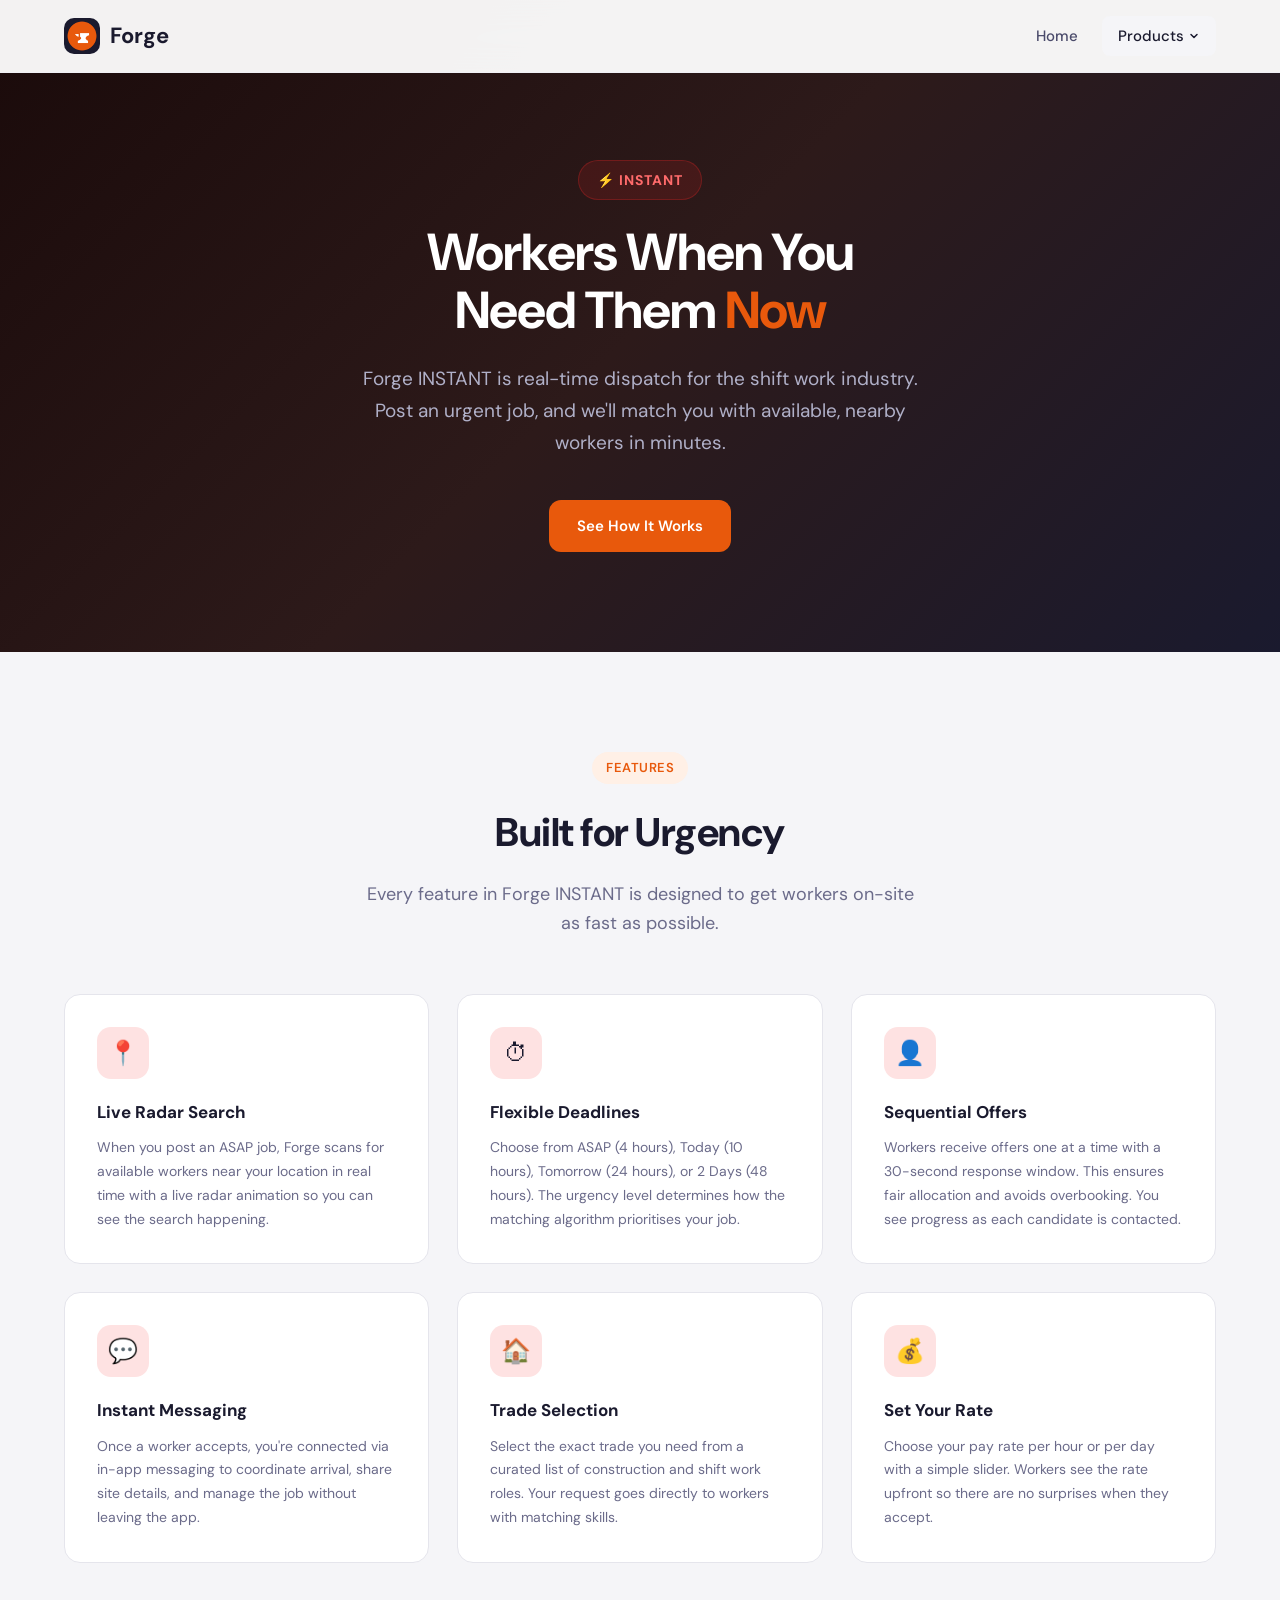
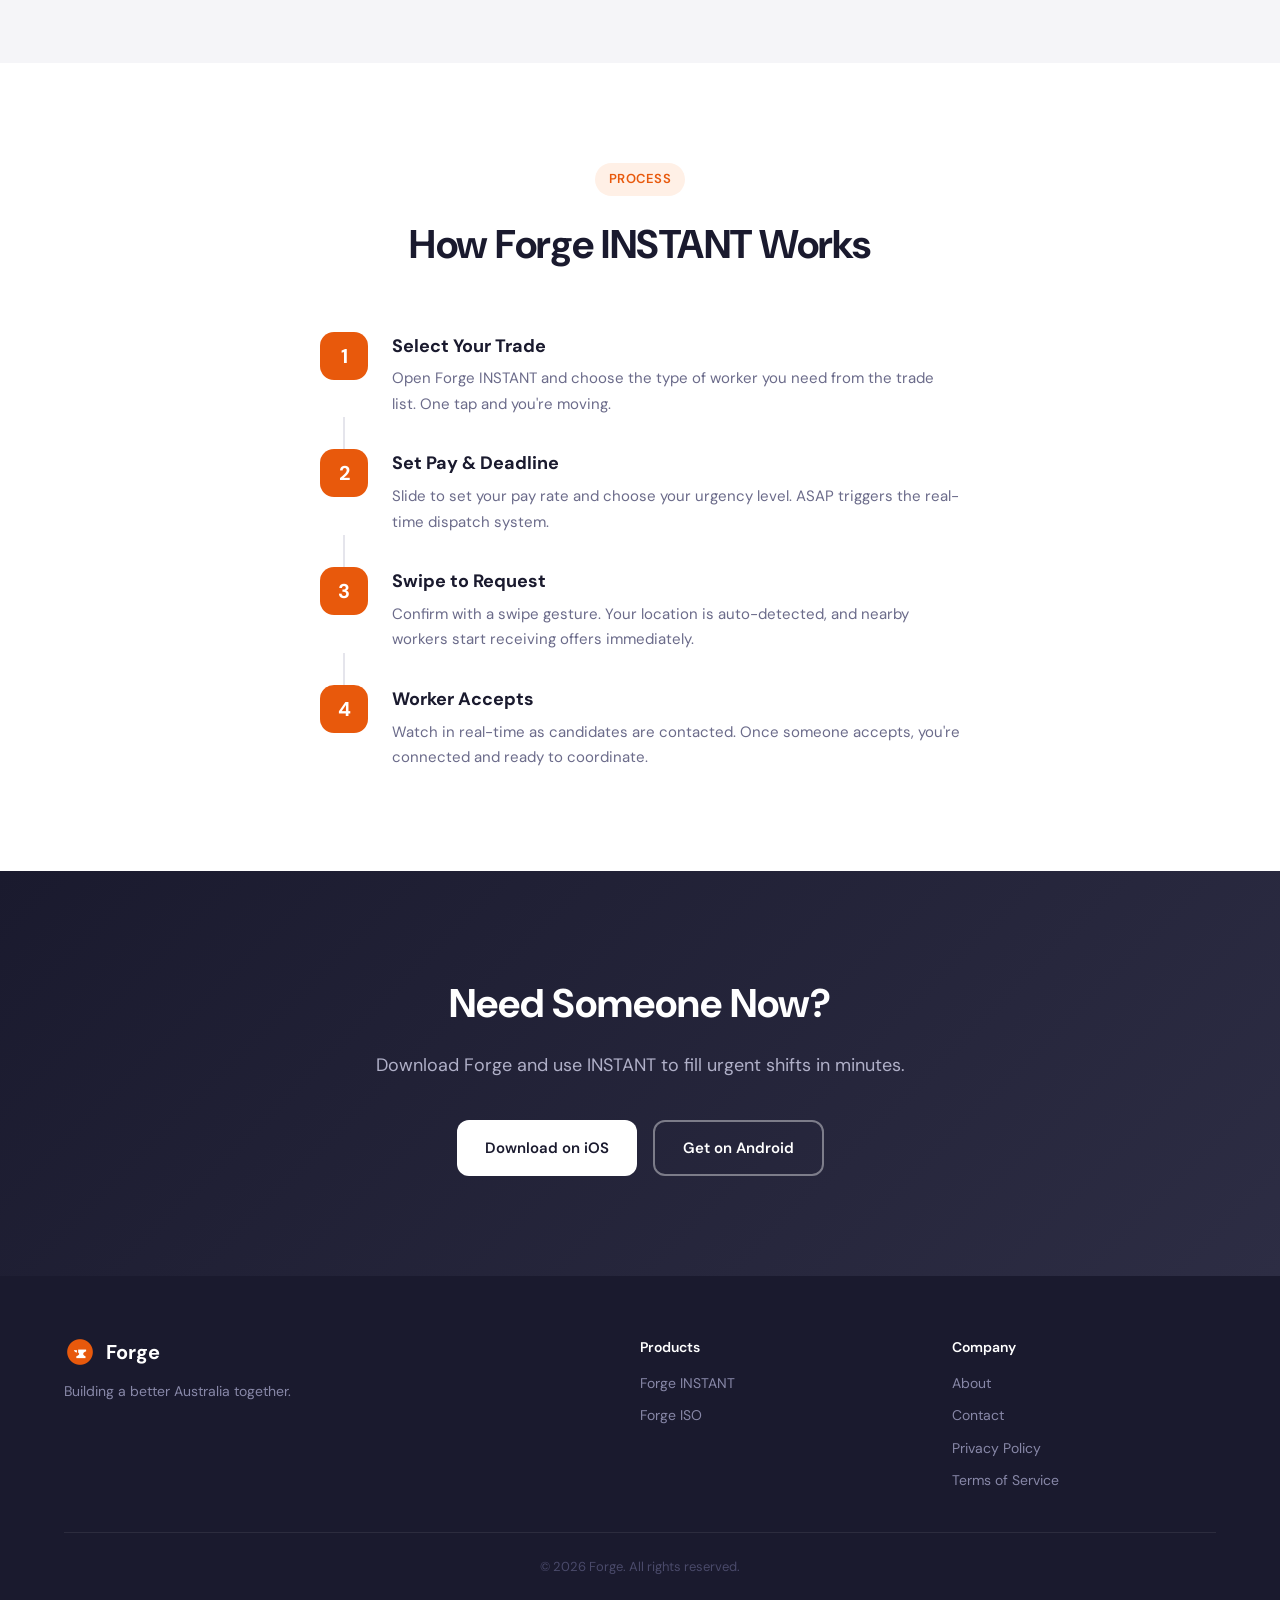
==== forge-instant.html @ b8b9a44b "Initial website - homepage, Forge INSTANT & Forge ISO product pages Co-Authored-By: Claude Opus 4.6 " ====
<!DOCTYPE html>
<html lang="en">
<head>
  <meta charset="UTF-8">
  <meta name="viewport" content="width=device-width, initial-scale=1.0">
  <title>Forge INSTANT - Real-Time Worker Dispatch</title>
  <link rel="icon" type="image/png" href="assets/icon.png">
  <link rel="preconnect" href="https://fonts.googleapis.com">
  <link rel="preconnect" href="https://fonts.gstatic.com" crossorigin>
  <link href="https://fonts.googleapis.com/css2?family=DM+Sans:ital,opsz,wght@0,9..40,400;0,9..40,500;0,9..40,600;0,9..40,700;1,9..40,400&display=swap" rel="stylesheet">
  <link rel="stylesheet" href="styles.css">
  <link rel="stylesheet" href="product-pages.css">
</head>
<body>

  <!-- Navigation -->
  <nav class="navbar">
    <div class="nav-container">
      <a href="index.html" class="nav-logo">
        <img src="assets/icon.png" alt="Forge" class="nav-logo-img">
        <span class="nav-logo-text">Forge</span>
      </a>
      <button class="nav-toggle" id="navToggle" aria-label="Toggle menu">
        <span></span><span></span><span></span>
      </button>
      <ul class="nav-menu" id="navMenu">
        <li><a href="index.html" class="nav-link">Home</a></li>
        <li class="nav-dropdown">
          <a href="#" class="nav-link dropdown-trigger active">
            Products
            <svg class="dropdown-arrow" width="12" height="12" viewBox="0 0 12 12" fill="none">
              <path d="M3 4.5L6 7.5L9 4.5" stroke="currentColor" stroke-width="1.5" stroke-linecap="round" stroke-linejoin="round"/>
            </svg>
          </a>
          <ul class="dropdown-menu">
            <li>
              <a href="forge-instant.html" class="dropdown-item">
                <span class="dropdown-icon">&#9889;</span>
                <div>
                  <span class="dropdown-item-title">Forge INSTANT</span>
                  <span class="dropdown-item-desc">Real-time worker dispatch</span>
                </div>
              </a>
            </li>
            <li>
              <a href="forge-iso.html" class="dropdown-item">
                <span class="dropdown-icon">&#128188;</span>
                <div>
                  <span class="dropdown-item-title">Forge ISO</span>
                  <span class="dropdown-item-desc">Standard job marketplace</span>
                </div>
              </a>
            </li>
          </ul>
        </li>
      </ul>
    </div>
  </nav>

  <!-- Product Hero -->
  <section class="product-hero product-hero-instant">
    <div class="container product-hero-content">
      <span class="product-badge product-badge-urgent">&#9889; INSTANT</span>
      <h1 class="product-hero-title">Workers When You<br>Need Them <span class="highlight">Now</span></h1>
      <p class="product-hero-subtitle">Forge INSTANT is real-time dispatch for the shift work industry. Post an urgent job, and we'll match you with available, nearby workers in minutes.</p>
      <a href="#features" class="btn btn-primary">See How It Works</a>
    </div>
  </section>

  <!-- Features -->
  <section class="product-features-section" id="features">
    <div class="container">
      <div class="section-header">
        <span class="section-tag">Features</span>
        <h2 class="section-title">Built for Urgency</h2>
        <p class="section-subtitle">Every feature in Forge INSTANT is designed to get workers on-site as fast as possible.</p>
      </div>

      <div class="features-grid">
        <div class="feature-card">
          <div class="feature-icon-wrap urgent-bg">
            <span class="feature-icon">&#128205;</span>
          </div>
          <h3 class="feature-title">Live Radar Search</h3>
          <p class="feature-desc">When you post an ASAP job, Forge scans for available workers near your location in real time with a live radar animation so you can see the search happening.</p>
        </div>

        <div class="feature-card">
          <div class="feature-icon-wrap urgent-bg">
            <span class="feature-icon">&#9201;</span>
          </div>
          <h3 class="feature-title">Flexible Deadlines</h3>
          <p class="feature-desc">Choose from ASAP (4 hours), Today (10 hours), Tomorrow (24 hours), or 2 Days (48 hours). The urgency level determines how the matching algorithm prioritises your job.</p>
        </div>

        <div class="feature-card">
          <div class="feature-icon-wrap urgent-bg">
            <span class="feature-icon">&#128100;</span>
          </div>
          <h3 class="feature-title">Sequential Offers</h3>
          <p class="feature-desc">Workers receive offers one at a time with a 30-second response window. This ensures fair allocation and avoids overbooking. You see progress as each candidate is contacted.</p>
        </div>

        <div class="feature-card">
          <div class="feature-icon-wrap urgent-bg">
            <span class="feature-icon">&#128172;</span>
          </div>
          <h3 class="feature-title">Instant Messaging</h3>
          <p class="feature-desc">Once a worker accepts, you're connected via in-app messaging to coordinate arrival, share site details, and manage the job without leaving the app.</p>
        </div>

        <div class="feature-card">
          <div class="feature-icon-wrap urgent-bg">
            <span class="feature-icon">&#127968;</span>
          </div>
          <h3 class="feature-title">Trade Selection</h3>
          <p class="feature-desc">Select the exact trade you need from a curated list of construction and shift work roles. Your request goes directly to workers with matching skills.</p>
        </div>

        <div class="feature-card">
          <div class="feature-icon-wrap urgent-bg">
            <span class="feature-icon">&#128176;</span>
          </div>
          <h3 class="feature-title">Set Your Rate</h3>
          <p class="feature-desc">Choose your pay rate per hour or per day with a simple slider. Workers see the rate upfront so there are no surprises when they accept.</p>
        </div>
      </div>
    </div>
  </section>

  <!-- How INSTANT Works -->
  <section class="product-how-it-works">
    <div class="container">
      <div class="section-header">
        <span class="section-tag">Process</span>
        <h2 class="section-title">How Forge INSTANT Works</h2>
      </div>

      <div class="process-steps">
        <div class="process-step">
          <div class="process-step-number">1</div>
          <div class="process-step-content">
            <h3>Select Your Trade</h3>
            <p>Open Forge INSTANT and choose the type of worker you need from the trade list. One tap and you're moving.</p>
          </div>
        </div>
        <div class="process-connector"></div>
        <div class="process-step">
          <div class="process-step-number">2</div>
          <div class="process-step-content">
            <h3>Set Pay & Deadline</h3>
            <p>Slide to set your pay rate and choose your urgency level. ASAP triggers the real-time dispatch system.</p>
          </div>
        </div>
        <div class="process-connector"></div>
        <div class="process-step">
          <div class="process-step-number">3</div>
          <div class="process-step-content">
            <h3>Swipe to Request</h3>
            <p>Confirm with a swipe gesture. Your location is auto-detected, and nearby workers start receiving offers immediately.</p>
          </div>
        </div>
        <div class="process-connector"></div>
        <div class="process-step">
          <div class="process-step-number">4</div>
          <div class="process-step-content">
            <h3>Worker Accepts</h3>
            <p>Watch in real-time as candidates are contacted. Once someone accepts, you're connected and ready to coordinate.</p>
          </div>
        </div>
      </div>
    </div>
  </section>

  <!-- CTA -->
  <section class="cta">
    <div class="container">
      <div class="cta-content">
        <h2 class="cta-title">Need Someone Now?</h2>
        <p class="cta-subtitle">Download Forge and use INSTANT to fill urgent shifts in minutes.</p>
        <div class="cta-buttons">
          <a href="#" class="btn btn-white">Download on iOS</a>
          <a href="#" class="btn btn-white-outline">Get on Android</a>
        </div>
      </div>
    </div>
  </section>

  <!-- Footer -->
  <footer class="footer">
    <div class="container">
      <div class="footer-grid">
        <div class="footer-brand">
          <div class="footer-logo">
            <img src="assets/icon.png" alt="Forge" class="footer-logo-img">
            <span class="footer-logo-text">Forge</span>
          </div>
          <p class="footer-tagline">Building a better Australia together.</p>
        </div>
        <div class="footer-links">
          <h4 class="footer-heading">Products</h4>
          <a href="forge-instant.html">Forge INSTANT</a>
          <a href="forge-iso.html">Forge ISO</a>
        </div>
        <div class="footer-links">
          <h4 class="footer-heading">Company</h4>
          <a href="#">About</a>
          <a href="#">Contact</a>
          <a href="#">Privacy Policy</a>
          <a href="#">Terms of Service</a>
        </div>
      </div>
      <div class="footer-bottom">
        <p>&copy; 2026 Forge. All rights reserved.</p>
      </div>
    </div>
  </footer>

  <script src="script.js"></script>
</body>
</html>
---- styles.css ----
/* ─── Forge Color Palette (matched from app) ─── */
:root {
  --orange: #E8590C;
  --orange-light: #FF8A4C;
  --orange-muted: #FFF0E6;
  --charcoal: #1A1A2E;
  --charcoal-light: #2D2D44;
  --steel: #4A4A6A;
  --steel-light: #8888A8;
  --slate: #B0B0C8;
  --background: #F5F5F8;
  --surface: #FFFFFF;
  --surface-secondary: #EEEEF2;
  --urgent: #DC2626;
  --urgent-light: #FEE2E2;
  --success: #16A34A;
  --success-light: #DCFCE7;
  --text: #1A1A2E;
  --text-secondary: #6B6B8A;
  --text-muted: #9CA3AF;
  --border: #E5E5EC;
  --border-light: #F0F0F5;
}

/* ─── Reset & Base ─── */
*, *::before, *::after {
  margin: 0;
  padding: 0;
  box-sizing: border-box;
}

html {
  scroll-behavior: smooth;
}

body {
  font-family: 'DM Sans', -apple-system, BlinkMacSystemFont, sans-serif;
  color: var(--text);
  background: var(--surface);
  line-height: 1.6;
  -webkit-font-smoothing: antialiased;
}

a {
  text-decoration: none;
  color: inherit;
}

.container {
  max-width: 1200px;
  margin: 0 auto;
  padding: 0 24px;
}

/* ─── Navbar ─── */
.navbar {
  position: fixed;
  top: 0;
  left: 0;
  right: 0;
  z-index: 1000;
  background: rgba(255, 255, 255, 0.95);
  backdrop-filter: blur(20px);
  -webkit-backdrop-filter: blur(20px);
  border-bottom: 1px solid var(--border-light);
}

.nav-container {
  max-width: 1200px;
  margin: 0 auto;
  padding: 0 24px;
  display: flex;
  align-items: center;
  justify-content: space-between;
  height: 72px;
}

.nav-logo {
  display: flex;
  align-items: center;
  gap: 10px;
}

.nav-logo-img {
  width: 36px;
  height: 36px;
  border-radius: 10px;
}

.nav-logo-text {
  font-size: 22px;
  font-weight: 700;
  color: var(--charcoal);
}

.nav-menu {
  display: flex;
  align-items: center;
  gap: 8px;
  list-style: none;
}

.nav-link {
  padding: 8px 16px;
  font-size: 15px;
  font-weight: 500;
  color: var(--steel);
  border-radius: 8px;
  transition: all 0.2s;
}

.nav-link:hover,
.nav-link.active {
  color: var(--charcoal);
  background: var(--background);
}

/* Dropdown */
.nav-dropdown {
  position: relative;
}

.dropdown-trigger {
  display: flex;
  align-items: center;
  gap: 4px;
  cursor: pointer;
}

.dropdown-arrow {
  transition: transform 0.2s;
}

.nav-dropdown:hover .dropdown-arrow {
  transform: rotate(180deg);
}

.dropdown-menu {
  position: absolute;
  top: calc(100% + 8px);
  left: 50%;
  transform: translateX(-50%);
  background: var(--surface);
  border: 1px solid var(--border);
  border-radius: 16px;
  padding: 8px;
  min-width: 280px;
  box-shadow: 0 12px 40px rgba(0, 0, 0, 0.12);
  opacity: 0;
  visibility: hidden;
  transform: translateX(-50%) translateY(8px);
  transition: all 0.2s ease;
  list-style: none;
}

.nav-dropdown:hover .dropdown-menu {
  opacity: 1;
  visibility: visible;
  transform: translateX(-50%) translateY(0);
}

.dropdown-item {
  display: flex;
  align-items: center;
  gap: 12px;
  padding: 12px 16px;
  border-radius: 12px;
  transition: background 0.15s;
}

.dropdown-item:hover {
  background: var(--background);
}

.dropdown-icon {
  font-size: 24px;
  width: 40px;
  height: 40px;
  display: flex;
  align-items: center;
  justify-content: center;
  background: var(--orange-muted);
  border-radius: 10px;
  flex-shrink: 0;
}

.dropdown-item-title {
  display: block;
  font-weight: 600;
  font-size: 14px;
  color: var(--charcoal);
}

.dropdown-item-desc {
  display: block;
  font-size: 13px;
  color: var(--text-muted);
}

/* Mobile nav toggle */
.nav-toggle {
  display: none;
  flex-direction: column;
  gap: 5px;
  background: none;
  border: none;
  cursor: pointer;
  padding: 4px;
}

.nav-toggle span {
  display: block;
  width: 24px;
  height: 2px;
  background: var(--charcoal);
  border-radius: 2px;
  transition: all 0.3s;
}

/* ─── Hero ─── */
.hero {
  position: relative;
  padding: 160px 0 100px;
  overflow: hidden;
  background: linear-gradient(135deg, var(--charcoal) 0%, var(--charcoal-light) 100%);
  color: #fff;
}

.hero-bg-shapes {
  position: absolute;
  inset: 0;
  overflow: hidden;
}

.shape {
  position: absolute;
  border-radius: 50%;
  opacity: 0.08;
}

.shape-1 {
  width: 600px;
  height: 600px;
  background: var(--orange);
  top: -200px;
  right: -100px;
}

.shape-2 {
  width: 400px;
  height: 400px;
  background: var(--orange-light);
  bottom: -150px;
  left: -100px;
}

.shape-3 {
  width: 200px;
  height: 200px;
  background: var(--orange);
  top: 50%;
  left: 50%;
  transform: translate(-50%, -50%);
}

.hero-content {
  position: relative;
  text-align: center;
  max-width: 720px;
  margin: 0 auto;
}

.hero-title {
  font-size: 56px;
  font-weight: 700;
  line-height: 1.1;
  margin-bottom: 24px;
  letter-spacing: -1px;
}

.highlight {
  color: var(--orange);
}

.hero-subtitle {
  font-size: 20px;
  color: var(--slate);
  line-height: 1.6;
  margin-bottom: 40px;
  max-width: 560px;
  margin-left: auto;
  margin-right: auto;
}

.hero-actions {
  display: flex;
  gap: 16px;
  justify-content: center;
  margin-bottom: 60px;
}

.hero-stats {
  display: flex;
  align-items: center;
  justify-content: center;
  gap: 32px;
  padding-top: 40px;
  border-top: 1px solid rgba(255, 255, 255, 0.1);
}

.stat {
  text-align: center;
}

.stat-number {
  display: block;
  font-size: 28px;
  font-weight: 700;
  color: var(--orange);
}

.stat-label {
  font-size: 13px;
  color: var(--slate);
  font-weight: 500;
}

.stat-divider {
  width: 1px;
  height: 40px;
  background: rgba(255, 255, 255, 0.1);
}

/* ─── Buttons ─── */
.btn {
  display: inline-flex;
  align-items: center;
  justify-content: center;
  padding: 14px 28px;
  font-size: 15px;
  font-weight: 600;
  border-radius: 12px;
  transition: all 0.2s;
  cursor: pointer;
  border: none;
  font-family: inherit;
}

.btn-primary {
  background: var(--orange);
  color: #fff;
}

.btn-primary:hover {
  background: #d14e08;
  transform: translateY(-1px);
  box-shadow: 0 8px 24px rgba(232, 89, 12, 0.3);
}

.btn-outline {
  background: transparent;
  color: #fff;
  border: 2px solid rgba(255, 255, 255, 0.3);
}

.btn-outline:hover {
  border-color: rgba(255, 255, 255, 0.6);
  background: rgba(255, 255, 255, 0.05);
}

.btn-white {
  background: #fff;
  color: var(--charcoal);
}

.btn-white:hover {
  transform: translateY(-1px);
  box-shadow: 0 8px 24px rgba(0, 0, 0, 0.15);
}

.btn-white-outline {
  background: transparent;
  color: #fff;
  border: 2px solid rgba(255, 255, 255, 0.4);
}

.btn-white-outline:hover {
  border-color: #fff;
  background: rgba(255, 255, 255, 0.1);
}

/* ─── Section Headers ─── */
.section-header {
  text-align: center;
  margin-bottom: 56px;
}

.section-tag {
  display: inline-block;
  padding: 6px 14px;
  font-size: 13px;
  font-weight: 600;
  color: var(--orange);
  background: var(--orange-muted);
  border-radius: 20px;
  margin-bottom: 16px;
  text-transform: uppercase;
  letter-spacing: 0.5px;
}

.section-title {
  font-size: 40px;
  font-weight: 700;
  color: var(--charcoal);
  margin-bottom: 16px;
  letter-spacing: -0.5px;
}

.section-subtitle {
  font-size: 18px;
  color: var(--text-secondary);
  max-width: 560px;
  margin: 0 auto;
}

/* ─── Products Section ─── */
.products {
  padding: 100px 0;
  background: var(--background);
}

.product-cards {
  display: grid;
  grid-template-columns: 1fr 1fr;
  gap: 32px;
}

.product-card {
  display: block;
  background: var(--surface);
  border-radius: 20px;
  padding: 40px;
  border: 1px solid var(--border);
  transition: all 0.3s ease;
}

.product-card:hover {
  transform: translateY(-4px);
  box-shadow: 0 20px 60px rgba(0, 0, 0, 0.08);
  border-color: var(--orange);
}

.product-card-icon {
  font-size: 40px;
  margin-bottom: 20px;
}

.product-card-title {
  font-size: 24px;
  font-weight: 700;
  color: var(--charcoal);
  margin-bottom: 12px;
}

.product-card-desc {
  font-size: 15px;
  color: var(--text-secondary);
  line-height: 1.7;
  margin-bottom: 24px;
}

.product-features {
  list-style: none;
  margin-bottom: 24px;
}

.product-features li {
  padding: 6px 0;
  font-size: 14px;
  color: var(--steel);
  display: flex;
  align-items: center;
  gap: 8px;
}

.product-features li::before {
  content: '';
  width: 6px;
  height: 6px;
  border-radius: 50%;
  background: var(--orange);
  flex-shrink: 0;
}

.product-card-link {
  font-size: 15px;
  font-weight: 600;
  color: var(--orange);
  transition: gap 0.2s;
  display: inline-flex;
  align-items: center;
  gap: 4px;
}

.product-card:hover .product-card-link {
  gap: 8px;
}

/* Instant card accent */
.product-card-instant {
  border-top: 3px solid var(--urgent);
}

/* ISO card accent */
.product-card-iso {
  border-top: 3px solid var(--orange);
}

/* ─── How It Works ─── */
.how-it-works {
  padding: 100px 0;
}

.steps-grid {
  display: grid;
  grid-template-columns: repeat(4, 1fr);
  gap: 32px;
}

.step-card {
  text-align: center;
  padding: 32px 20px;
}

.step-number {
  width: 48px;
  height: 48px;
  border-radius: 14px;
  background: var(--orange-muted);
  color: var(--orange);
  font-size: 20px;
  font-weight: 700;
  display: inline-flex;
  align-items: center;
  justify-content: center;
  margin-bottom: 20px;
}

.step-title {
  font-size: 18px;
  font-weight: 700;
  color: var(--charcoal);
  margin-bottom: 10px;
}

.step-desc {
  font-size: 14px;
  color: var(--text-secondary);
  line-height: 1.7;
}

/* ─── CTA Section ─── */
.cta {
  padding: 100px 0;
  background: linear-gradient(135deg, var(--charcoal) 0%, var(--charcoal-light) 100%);
}

.cta-content {
  text-align: center;
  max-width: 560px;
  margin: 0 auto;
}

.cta-title {
  font-size: 40px;
  font-weight: 700;
  color: #fff;
  margin-bottom: 16px;
}

.cta-subtitle {
  font-size: 18px;
  color: var(--slate);
  margin-bottom: 40px;
  line-height: 1.6;
}

.cta-buttons {
  display: flex;
  gap: 16px;
  justify-content: center;
}

/* ─── Footer ─── */
.footer {
  padding: 60px 0 32px;
  background: var(--charcoal);
  color: var(--slate);
}

.footer-grid {
  display: grid;
  grid-template-columns: 2fr 1fr 1fr;
  gap: 48px;
  padding-bottom: 40px;
  border-bottom: 1px solid rgba(255, 255, 255, 0.08);
}

.footer-logo {
  display: flex;
  align-items: center;
  gap: 10px;
  margin-bottom: 12px;
}

.footer-logo-img {
  width: 32px;
  height: 32px;
  border-radius: 8px;
}

.footer-logo-text {
  font-size: 20px;
  font-weight: 700;
  color: #fff;
}

.footer-tagline {
  font-size: 14px;
  color: var(--steel-light);
}

.footer-links {
  display: flex;
  flex-direction: column;
  gap: 10px;
}

.footer-heading {
  font-size: 14px;
  font-weight: 600;
  color: #fff;
  margin-bottom: 4px;
}

.footer-links a {
  font-size: 14px;
  color: var(--steel-light);
  transition: color 0.2s;
}

.footer-links a:hover {
  color: var(--orange);
}

.footer-bottom {
  padding-top: 24px;
  text-align: center;
  font-size: 13px;
  color: var(--steel);
}

/* ─── Responsive ─── */
@media (max-width: 768px) {
  .nav-toggle {
    display: flex;
  }

  .nav-menu {
    display: none;
    position: absolute;
    top: 72px;
    left: 0;
    right: 0;
    background: var(--surface);
    flex-direction: column;
    padding: 16px 24px;
    border-bottom: 1px solid var(--border);
    box-shadow: 0 8px 24px rgba(0, 0, 0, 0.08);
  }

  .nav-menu.open {
    display: flex;
  }

  .dropdown-menu {
    position: static;
    transform: none;
    box-shadow: none;
    border: none;
    padding: 0 0 0 16px;
    opacity: 1;
    visibility: visible;
    display: none;
    min-width: auto;
  }

  .nav-dropdown.open .dropdown-menu {
    display: block;
  }

  .hero-title {
    font-size: 36px;
  }

  .hero-subtitle {
    font-size: 17px;
  }

  .hero-actions {
    flex-direction: column;
    align-items: center;
  }

  .hero-stats {
    flex-direction: column;
    gap: 20px;
  }

  .stat-divider {
    width: 40px;
    height: 1px;
  }

  .product-cards {
    grid-template-columns: 1fr;
  }

  .steps-grid {
    grid-template-columns: 1fr 1fr;
    gap: 24px;
  }

  .section-title {
    font-size: 30px;
  }

  .cta-title {
    font-size: 30px;
  }

  .cta-buttons {
    flex-direction: column;
    align-items: center;
  }

  .footer-grid {
    grid-template-columns: 1fr;
    gap: 32px;
  }
}

@media (max-width: 480px) {
  .hero {
    padding: 130px 0 70px;
  }

  .hero-title {
    font-size: 30px;
  }

  .steps-grid {
    grid-template-columns: 1fr;
  }

  .product-card {
    padding: 28px;
  }
}
---- product-pages.css ----
/* ─── Product Page Styles (shared by Forge INSTANT & Forge ISO) ─── */

/* Product Hero */
.product-hero {
  position: relative;
  padding: 160px 0 100px;
  overflow: hidden;
  color: #fff;
}

.product-hero-instant {
  background: linear-gradient(135deg, #1a0a0a 0%, #2D1A1A 50%, var(--charcoal) 100%);
}

.product-hero-iso {
  background: linear-gradient(135deg, var(--charcoal) 0%, #1A1A2E 50%, #2D2D44 100%);
}

.product-hero-content {
  position: relative;
  text-align: center;
  max-width: 720px;
  margin: 0 auto;
}

.product-badge {
  display: inline-block;
  padding: 8px 18px;
  font-size: 14px;
  font-weight: 700;
  border-radius: 24px;
  margin-bottom: 24px;
  letter-spacing: 1px;
}

.product-badge-urgent {
  background: rgba(220, 38, 38, 0.15);
  color: #FF6B6B;
  border: 1px solid rgba(220, 38, 38, 0.3);
}

.product-badge-orange {
  background: rgba(232, 89, 12, 0.15);
  color: var(--orange-light);
  border: 1px solid rgba(232, 89, 12, 0.3);
}

.product-hero-title {
  font-size: 52px;
  font-weight: 700;
  line-height: 1.1;
  margin-bottom: 24px;
  letter-spacing: -1px;
}

.product-hero-subtitle {
  font-size: 19px;
  color: var(--slate);
  line-height: 1.7;
  margin-bottom: 40px;
  max-width: 560px;
  margin-left: auto;
  margin-right: auto;
}

/* Features Grid */
.product-features-section {
  padding: 100px 0;
  background: var(--background);
}

.features-grid {
  display: grid;
  grid-template-columns: repeat(3, 1fr);
  gap: 28px;
}

.feature-card {
  background: var(--surface);
  border-radius: 16px;
  padding: 32px;
  border: 1px solid var(--border);
  transition: all 0.2s ease;
}

.feature-card:hover {
  transform: translateY(-2px);
  box-shadow: 0 12px 32px rgba(0, 0, 0, 0.06);
}

.feature-icon-wrap {
  width: 52px;
  height: 52px;
  border-radius: 14px;
  display: flex;
  align-items: center;
  justify-content: center;
  margin-bottom: 20px;
}

.urgent-bg {
  background: var(--urgent-light);
}

.orange-bg {
  background: var(--orange-muted);
}

.feature-icon {
  font-size: 24px;
}

.feature-title {
  font-size: 17px;
  font-weight: 700;
  color: var(--charcoal);
  margin-bottom: 10px;
}

.feature-desc {
  font-size: 14px;
  color: var(--text-secondary);
  line-height: 1.7;
}

/* Process Steps */
.product-how-it-works {
  padding: 100px 0;
}

.process-steps {
  max-width: 640px;
  margin: 0 auto;
  display: flex;
  flex-direction: column;
  align-items: stretch;
}

.process-step {
  display: flex;
  align-items: flex-start;
  gap: 24px;
}

.process-step-number {
  width: 48px;
  height: 48px;
  min-width: 48px;
  border-radius: 14px;
  background: var(--orange);
  color: #fff;
  font-size: 20px;
  font-weight: 700;
  display: flex;
  align-items: center;
  justify-content: center;
}

.process-step-content h3 {
  font-size: 18px;
  font-weight: 700;
  color: var(--charcoal);
  margin-bottom: 6px;
}

.process-step-content p {
  font-size: 15px;
  color: var(--text-secondary);
  line-height: 1.7;
}

.process-connector {
  width: 2px;
  height: 32px;
  background: var(--border);
  margin-left: 23px;
}

/* ─── Responsive ─── */
@media (max-width: 768px) {
  .product-hero-title {
    font-size: 34px;
  }

  .product-hero-subtitle {
    font-size: 16px;
  }

  .features-grid {
    grid-template-columns: 1fr;
    gap: 20px;
  }

  .feature-card {
    padding: 24px;
  }
}

@media (max-width: 480px) {
  .product-hero {
    padding: 130px 0 70px;
  }

  .product-hero-title {
    font-size: 28px;
  }

  .process-step {
    gap: 16px;
  }
}
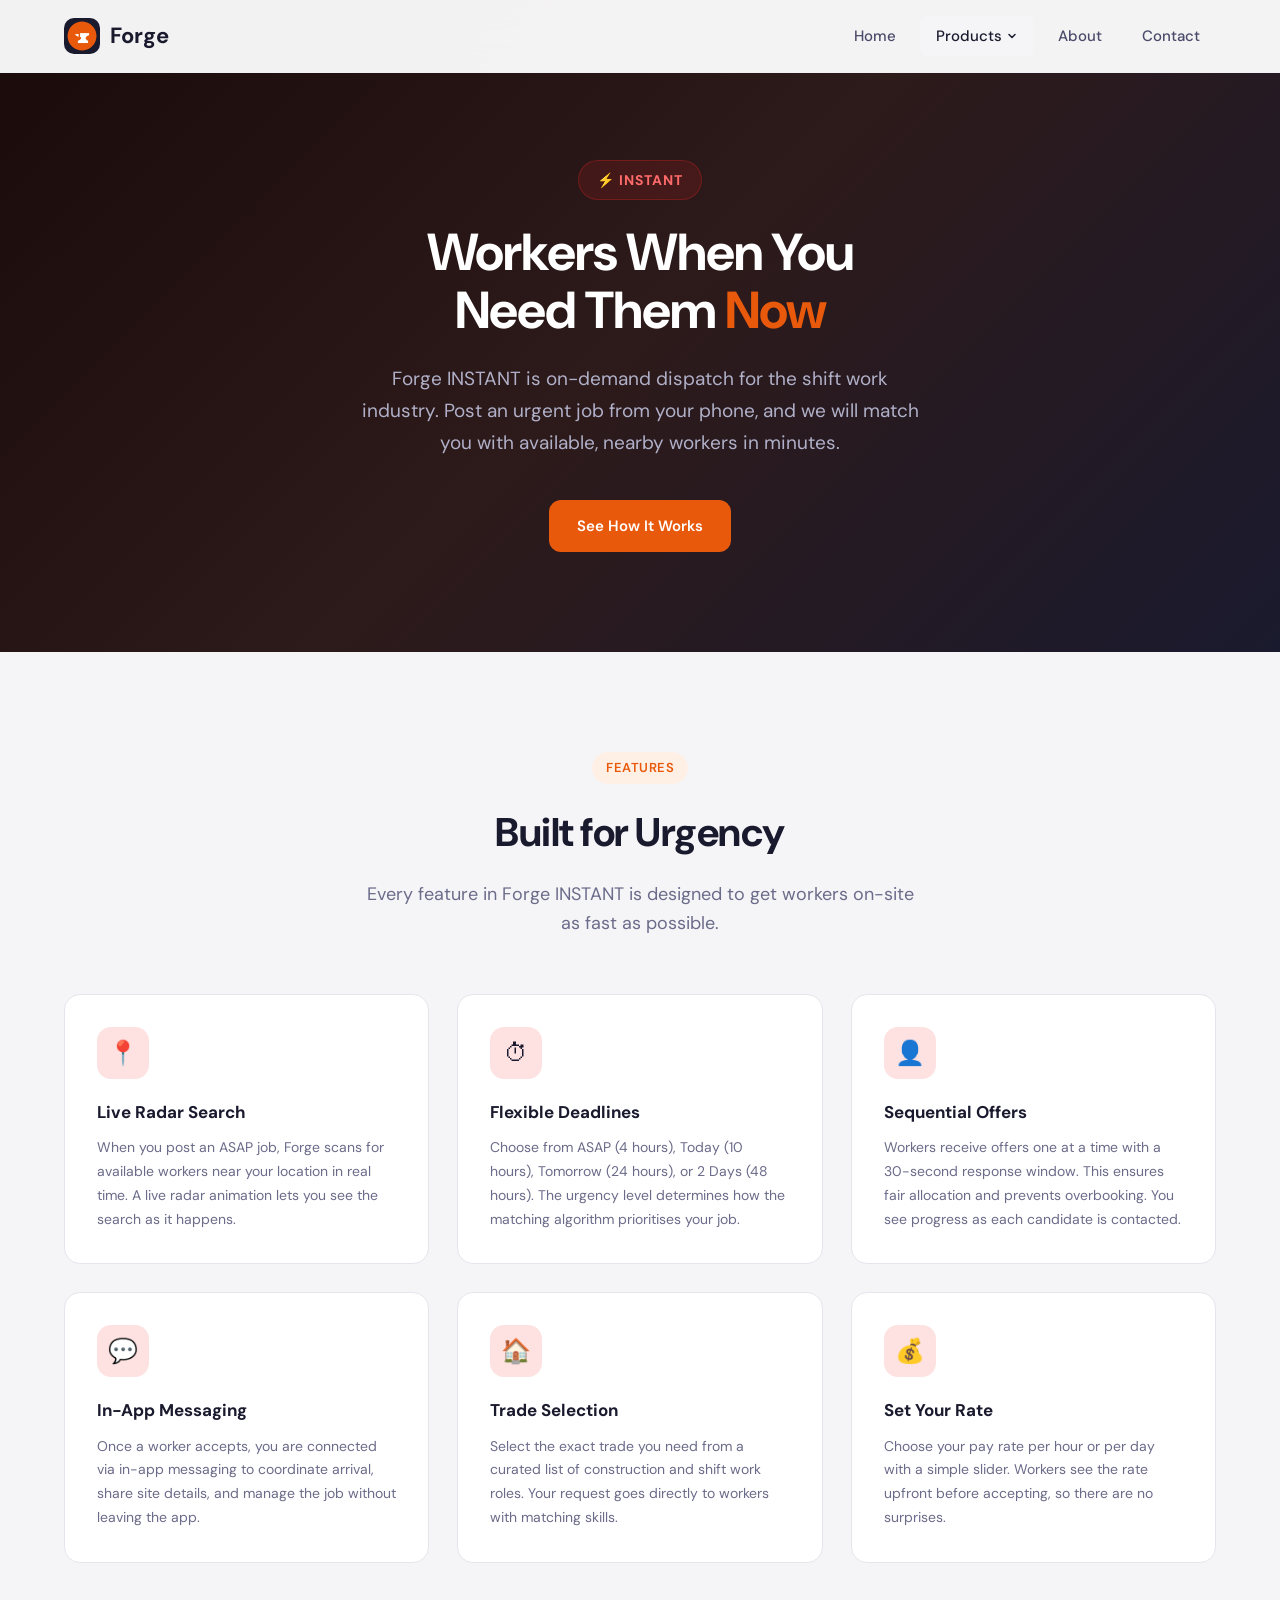
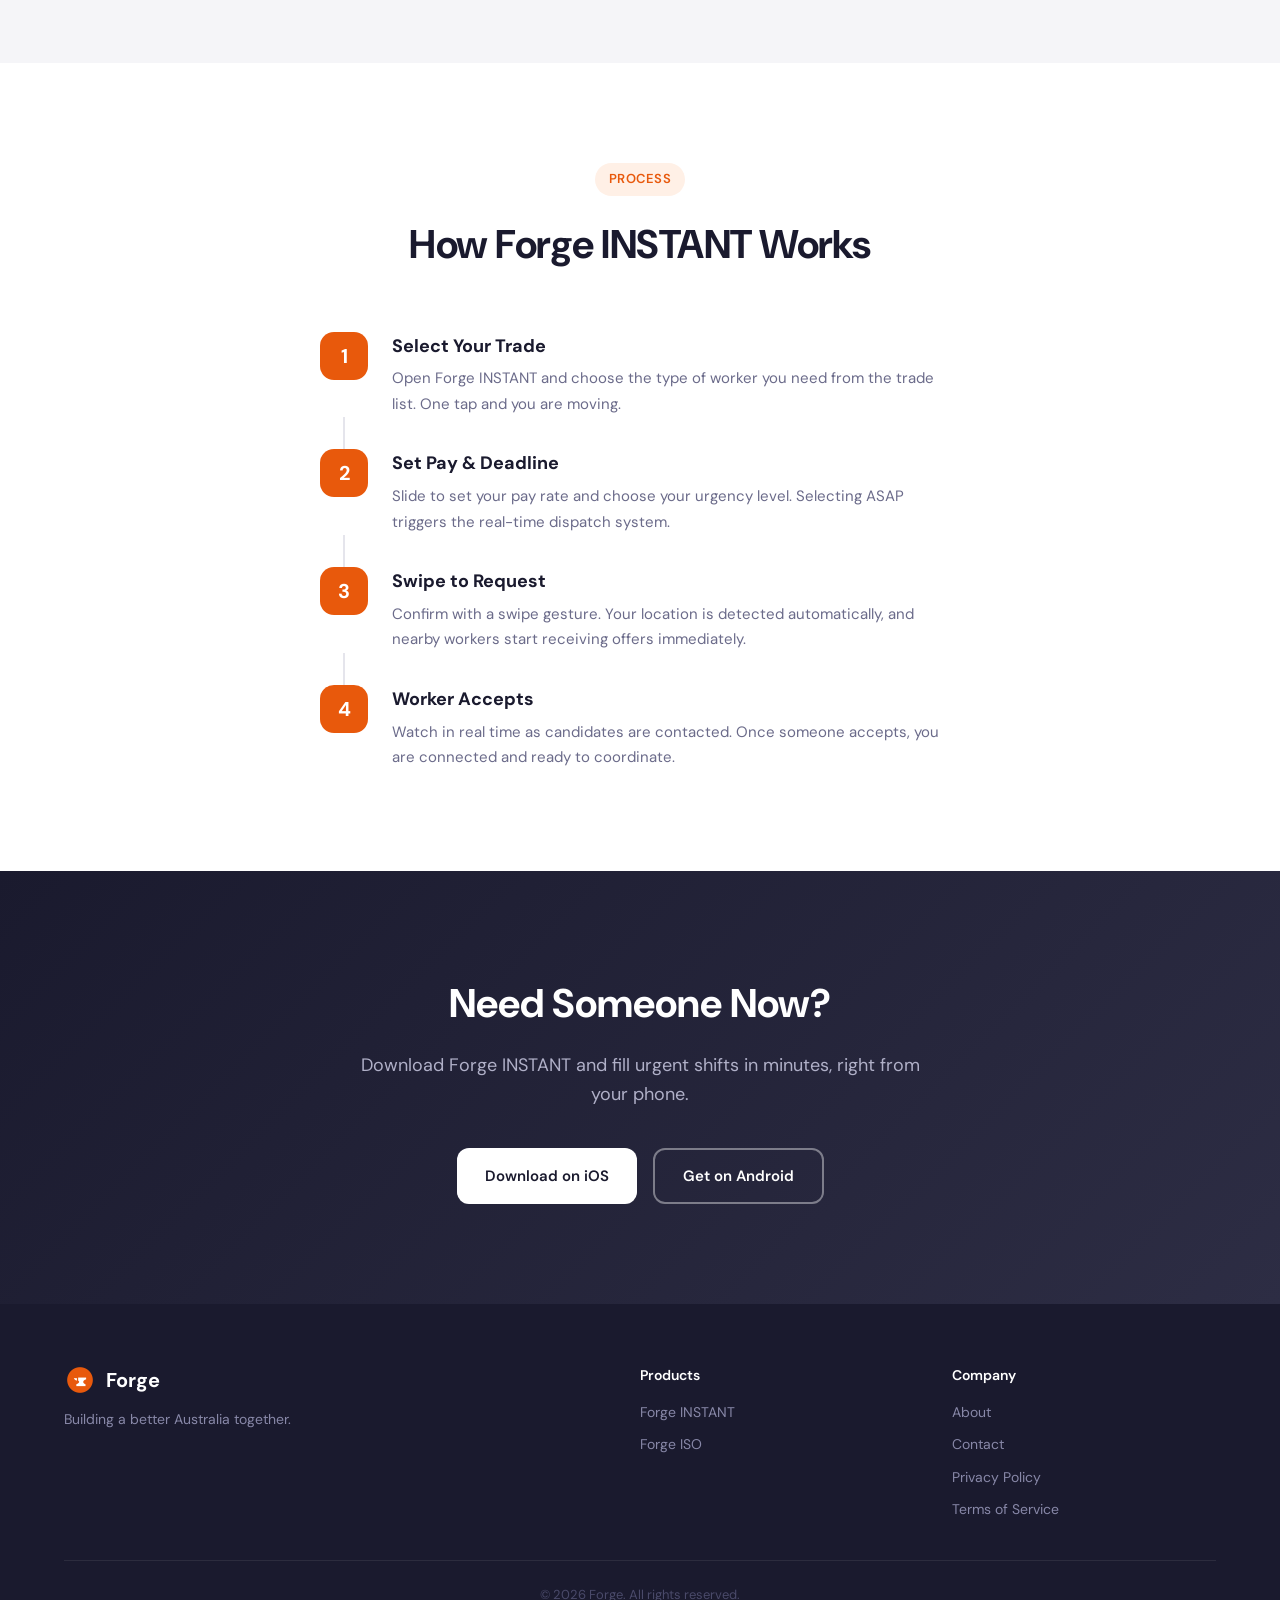
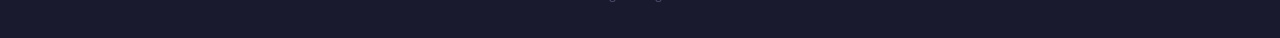
==== commit 37101c44: "Refine website copy, add new sections, update Forge ISO messaging - Updated Forge ISO to focus on IS" ====
--- a/forge-instant.html
+++ b/forge-instant.html
@@ -3,7 +3,12 @@
 <head>
   <meta charset="UTF-8">
   <meta name="viewport" content="width=device-width, initial-scale=1.0">
-  <title>Forge INSTANT - Real-Time Worker Dispatch</title>
+  <title>Forge INSTANT - On-Demand Worker Dispatch</title>
+  <meta name="description" content="Forge INSTANT matches you with available, nearby workers in minutes. Real-time dispatch for urgent shifts across Australia.">
+  <meta property="og:title" content="Forge INSTANT - On-Demand Worker Dispatch">
+  <meta property="og:description" content="Fill urgent shifts in minutes with real-time worker dispatch across Australia.">
+  <meta property="og:type" content="website">
+  <meta property="og:image" content="assets/icon.png">
   <link rel="icon" type="image/png" href="assets/icon.png">
   <link rel="preconnect" href="https://fonts.googleapis.com">
   <link rel="preconnect" href="https://fonts.gstatic.com" crossorigin>
@@ -38,21 +43,23 @@
                 <span class="dropdown-icon">&#9889;</span>
                 <div>
                   <span class="dropdown-item-title">Forge INSTANT</span>
-                  <span class="dropdown-item-desc">Real-time worker dispatch</span>
+                  <span class="dropdown-item-desc">On-demand worker dispatch app</span>
                 </div>
               </a>
             </li>
             <li>
               <a href="forge-iso.html" class="dropdown-item">
-                <span class="dropdown-icon">&#128188;</span>
+                <span class="dropdown-icon">&#128737;</span>
                 <div>
                   <span class="dropdown-item-title">Forge ISO</span>
-                  <span class="dropdown-item-desc">Standard job marketplace</span>
+                  <span class="dropdown-item-desc">Verified builders for your project</span>
                 </div>
               </a>
             </li>
           </ul>
         </li>
+        <li><a href="index.html#about" class="nav-link">About</a></li>
+        <li><a href="index.html#contact" class="nav-link">Contact</a></li>
       </ul>
     </div>
   </nav>
@@ -62,7 +69,7 @@
     <div class="container product-hero-content">
       <span class="product-badge product-badge-urgent">&#9889; INSTANT</span>
       <h1 class="product-hero-title">Workers When You<br>Need Them <span class="highlight">Now</span></h1>
-      <p class="product-hero-subtitle">Forge INSTANT is real-time dispatch for the shift work industry. Post an urgent job, and we'll match you with available, nearby workers in minutes.</p>
+      <p class="product-hero-subtitle">Forge INSTANT is on-demand dispatch for the shift work industry. Post an urgent job from your phone, and we will match you with available, nearby workers in minutes.</p>
       <a href="#features" class="btn btn-primary">See How It Works</a>
     </div>
   </section>
@@ -82,7 +89,7 @@
             <span class="feature-icon">&#128205;</span>
           </div>
           <h3 class="feature-title">Live Radar Search</h3>
-          <p class="feature-desc">When you post an ASAP job, Forge scans for available workers near your location in real time with a live radar animation so you can see the search happening.</p>
+          <p class="feature-desc">When you post an ASAP job, Forge scans for available workers near your location in real time. A live radar animation lets you see the search as it happens.</p>
         </div>
 
         <div class="feature-card">
@@ -98,15 +105,15 @@
             <span class="feature-icon">&#128100;</span>
           </div>
           <h3 class="feature-title">Sequential Offers</h3>
-          <p class="feature-desc">Workers receive offers one at a time with a 30-second response window. This ensures fair allocation and avoids overbooking. You see progress as each candidate is contacted.</p>
+          <p class="feature-desc">Workers receive offers one at a time with a 30-second response window. This ensures fair allocation and prevents overbooking. You see progress as each candidate is contacted.</p>
         </div>
 
         <div class="feature-card">
           <div class="feature-icon-wrap urgent-bg">
             <span class="feature-icon">&#128172;</span>
           </div>
-          <h3 class="feature-title">Instant Messaging</h3>
-          <p class="feature-desc">Once a worker accepts, you're connected via in-app messaging to coordinate arrival, share site details, and manage the job without leaving the app.</p>
+          <h3 class="feature-title">In-App Messaging</h3>
+          <p class="feature-desc">Once a worker accepts, you are connected via in-app messaging to coordinate arrival, share site details, and manage the job without leaving the app.</p>
         </div>
 
         <div class="feature-card">
@@ -122,7 +129,7 @@
             <span class="feature-icon">&#128176;</span>
           </div>
           <h3 class="feature-title">Set Your Rate</h3>
-          <p class="feature-desc">Choose your pay rate per hour or per day with a simple slider. Workers see the rate upfront so there are no surprises when they accept.</p>
+          <p class="feature-desc">Choose your pay rate per hour or per day with a simple slider. Workers see the rate upfront before accepting, so there are no surprises.</p>
         </div>
       </div>
     </div>
@@ -141,15 +148,15 @@
           <div class="process-step-number">1</div>
           <div class="process-step-content">
             <h3>Select Your Trade</h3>
-            <p>Open Forge INSTANT and choose the type of worker you need from the trade list. One tap and you're moving.</p>
+            <p>Open Forge INSTANT and choose the type of worker you need from the trade list. One tap and you are moving.</p>
           </div>
         </div>
         <div class="process-connector"></div>
         <div class="process-step">
           <div class="process-step-number">2</div>
           <div class="process-step-content">
-            <h3>Set Pay & Deadline</h3>
-            <p>Slide to set your pay rate and choose your urgency level. ASAP triggers the real-time dispatch system.</p>
+            <h3>Set Pay &amp; Deadline</h3>
+            <p>Slide to set your pay rate and choose your urgency level. Selecting ASAP triggers the real-time dispatch system.</p>
           </div>
         </div>
         <div class="process-connector"></div>
@@ -157,7 +164,7 @@
           <div class="process-step-number">3</div>
           <div class="process-step-content">
             <h3>Swipe to Request</h3>
-            <p>Confirm with a swipe gesture. Your location is auto-detected, and nearby workers start receiving offers immediately.</p>
+            <p>Confirm with a swipe gesture. Your location is detected automatically, and nearby workers start receiving offers immediately.</p>
           </div>
         </div>
         <div class="process-connector"></div>
@@ -165,7 +172,7 @@
           <div class="process-step-number">4</div>
           <div class="process-step-content">
             <h3>Worker Accepts</h3>
-            <p>Watch in real-time as candidates are contacted. Once someone accepts, you're connected and ready to coordinate.</p>
+            <p>Watch in real time as candidates are contacted. Once someone accepts, you are connected and ready to coordinate.</p>
           </div>
         </div>
       </div>
@@ -177,7 +184,7 @@
     <div class="container">
       <div class="cta-content">
         <h2 class="cta-title">Need Someone Now?</h2>
-        <p class="cta-subtitle">Download Forge and use INSTANT to fill urgent shifts in minutes.</p>
+        <p class="cta-subtitle">Download Forge INSTANT and fill urgent shifts in minutes, right from your phone.</p>
         <div class="cta-buttons">
           <a href="#" class="btn btn-white">Download on iOS</a>
           <a href="#" class="btn btn-white-outline">Get on Android</a>
@@ -204,8 +211,8 @@
         </div>
         <div class="footer-links">
           <h4 class="footer-heading">Company</h4>
-          <a href="#">About</a>
-          <a href="#">Contact</a>
+          <a href="index.html#about">About</a>
+          <a href="index.html#contact">Contact</a>
           <a href="#">Privacy Policy</a>
           <a href="#">Terms of Service</a>
         </div>
--- a/styles.css
+++ b/styles.css
@@ -660,6 +660,179 @@
   color: var(--steel);
 }
 
+/* ─── Product Card Badge ─── */
+.product-card-badge {
+  display: inline-block;
+  padding: 4px 12px;
+  font-size: 12px;
+  font-weight: 600;
+  color: var(--orange);
+  background: var(--orange-muted);
+  border-radius: 16px;
+  margin-bottom: 16px;
+  text-transform: uppercase;
+  letter-spacing: 0.5px;
+}
+
+/* ─── Who It's For ─── */
+.who-its-for {
+  padding: 100px 0;
+  background: var(--surface);
+}
+
+.audience-grid {
+  display: grid;
+  grid-template-columns: 1fr 1fr;
+  gap: 32px;
+}
+
+.audience-card {
+  background: var(--background);
+  border-radius: 20px;
+  padding: 40px;
+  border: 1px solid var(--border-light);
+}
+
+.audience-icon {
+  font-size: 36px;
+  margin-bottom: 16px;
+}
+
+.audience-title {
+  font-size: 22px;
+  font-weight: 700;
+  color: var(--charcoal);
+  margin-bottom: 20px;
+}
+
+.audience-list {
+  list-style: none;
+}
+
+.audience-list li {
+  padding: 8px 0;
+  font-size: 15px;
+  color: var(--text-secondary);
+  display: flex;
+  align-items: center;
+  gap: 10px;
+  line-height: 1.5;
+}
+
+.audience-list li::before {
+  content: '';
+  width: 8px;
+  height: 8px;
+  border-radius: 50%;
+  background: var(--orange);
+  flex-shrink: 0;
+}
+
+/* ─── Why Forge ─── */
+.why-forge {
+  padding: 100px 0;
+  background: var(--background);
+}
+
+.why-grid {
+  display: grid;
+  grid-template-columns: repeat(4, 1fr);
+  gap: 28px;
+}
+
+.why-card {
+  background: var(--surface);
+  border-radius: 16px;
+  padding: 32px;
+  border: 1px solid var(--border);
+  text-align: center;
+  transition: all 0.2s ease;
+}
+
+.why-card:hover {
+  transform: translateY(-2px);
+  box-shadow: 0 12px 32px rgba(0, 0, 0, 0.06);
+}
+
+.why-icon {
+  font-size: 32px;
+  margin-bottom: 16px;
+}
+
+.why-card h3 {
+  font-size: 16px;
+  font-weight: 700;
+  color: var(--charcoal);
+  margin-bottom: 10px;
+}
+
+.why-card p {
+  font-size: 14px;
+  color: var(--text-secondary);
+  line-height: 1.7;
+}
+
+/* ─── Contact ─── */
+.contact {
+  padding: 80px 0;
+  background: var(--surface);
+}
+
+.contact-info {
+  display: flex;
+  justify-content: center;
+  gap: 32px;
+  max-width: 600px;
+  margin: 0 auto;
+}
+
+.contact-card {
+  display: flex;
+  flex-direction: column;
+  align-items: center;
+  gap: 8px;
+  padding: 32px 40px;
+  background: var(--background);
+  border-radius: 16px;
+  border: 1px solid var(--border-light);
+  flex: 1;
+  text-align: center;
+  transition: all 0.2s ease;
+}
+
+.contact-card:hover {
+  border-color: var(--orange);
+  transform: translateY(-2px);
+  box-shadow: 0 8px 24px rgba(0, 0, 0, 0.06);
+}
+
+.contact-icon {
+  font-size: 28px;
+}
+
+.contact-label {
+  font-size: 14px;
+  font-weight: 600;
+  color: var(--charcoal);
+}
+
+.contact-detail {
+  font-size: 13px;
+  color: var(--text-secondary);
+}
+
+/* ─── Scroll Animations ─── */
+.fade-in {
+  opacity: 0;
+  transform: translateY(20px);
+  transition: opacity 0.6s ease, transform 0.6s ease;
+}
+
+.fade-in.visible {
+  opacity: 1;
+  transform: translateY(0);
+}
+
 /* ─── Responsive ─── */
 @media (max-width: 768px) {
   .nav-toggle {
@@ -748,6 +921,19 @@
     grid-template-columns: 1fr;
     gap: 32px;
   }
+
+  .audience-grid {
+    grid-template-columns: 1fr;
+  }
+
+  .why-grid {
+    grid-template-columns: 1fr 1fr;
+    gap: 20px;
+  }
+
+  .contact-info {
+    flex-direction: column;
+  }
 }
 
 @media (max-width: 480px) {
@@ -766,4 +952,8 @@
   .product-card {
     padding: 28px;
   }
-}
+
+  .why-grid {
+    grid-template-columns: 1fr;
+  }
+}
--- a/product-pages.css
+++ b/product-pages.css
@@ -176,6 +176,23 @@
   margin-left: 23px;
 }
 
+/* Two-column process (ISO page) */
+.two-col-process {
+  display: grid;
+  grid-template-columns: 1fr 1fr;
+  gap: 48px;
+}
+
+.process-col-title {
+  font-size: 20px;
+  font-weight: 700;
+  color: var(--charcoal);
+  margin-bottom: 24px;
+  padding-bottom: 12px;
+  border-bottom: 2px solid var(--orange);
+  display: inline-block;
+}
+
 /* ─── Responsive ─── */
 @media (max-width: 768px) {
   .product-hero-title {
@@ -191,6 +208,11 @@
     gap: 20px;
   }
 
+  .two-col-process {
+    grid-template-columns: 1fr;
+    gap: 40px;
+  }
+
   .feature-card {
     padding: 24px;
   }
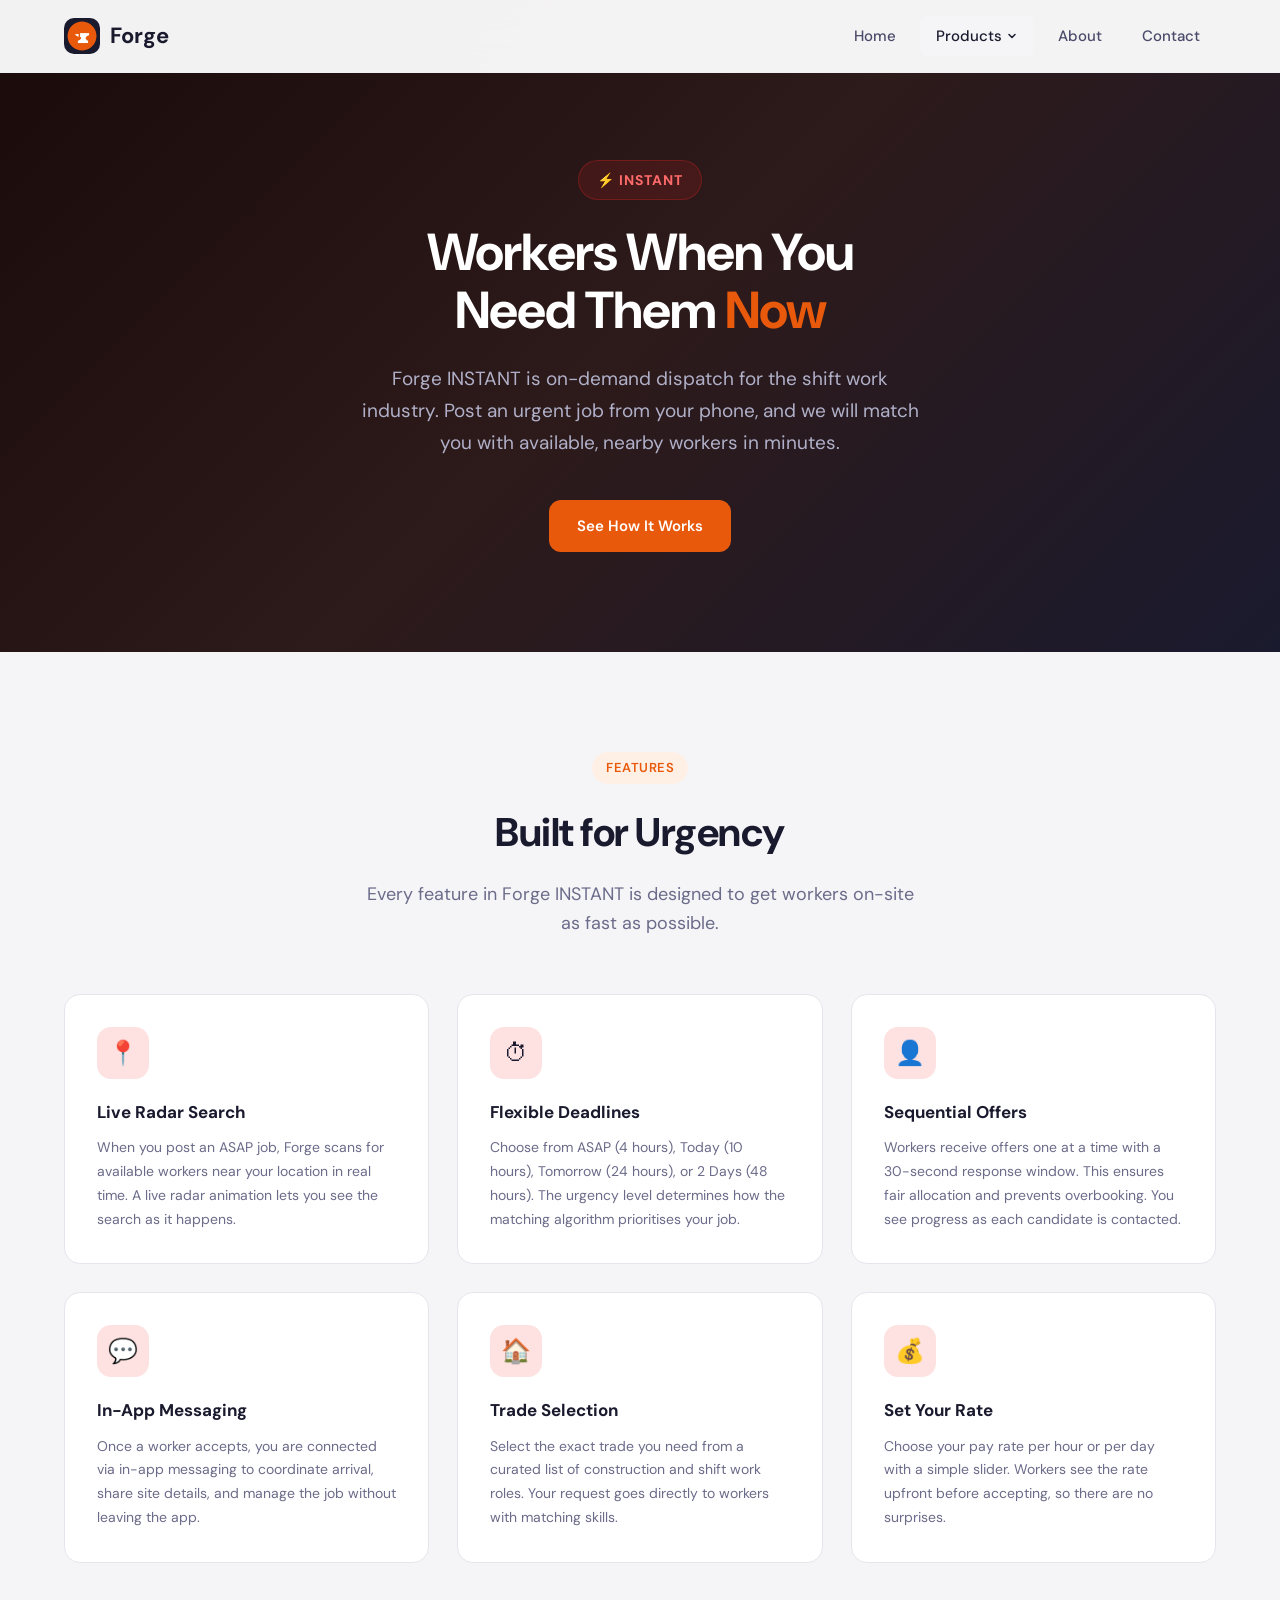
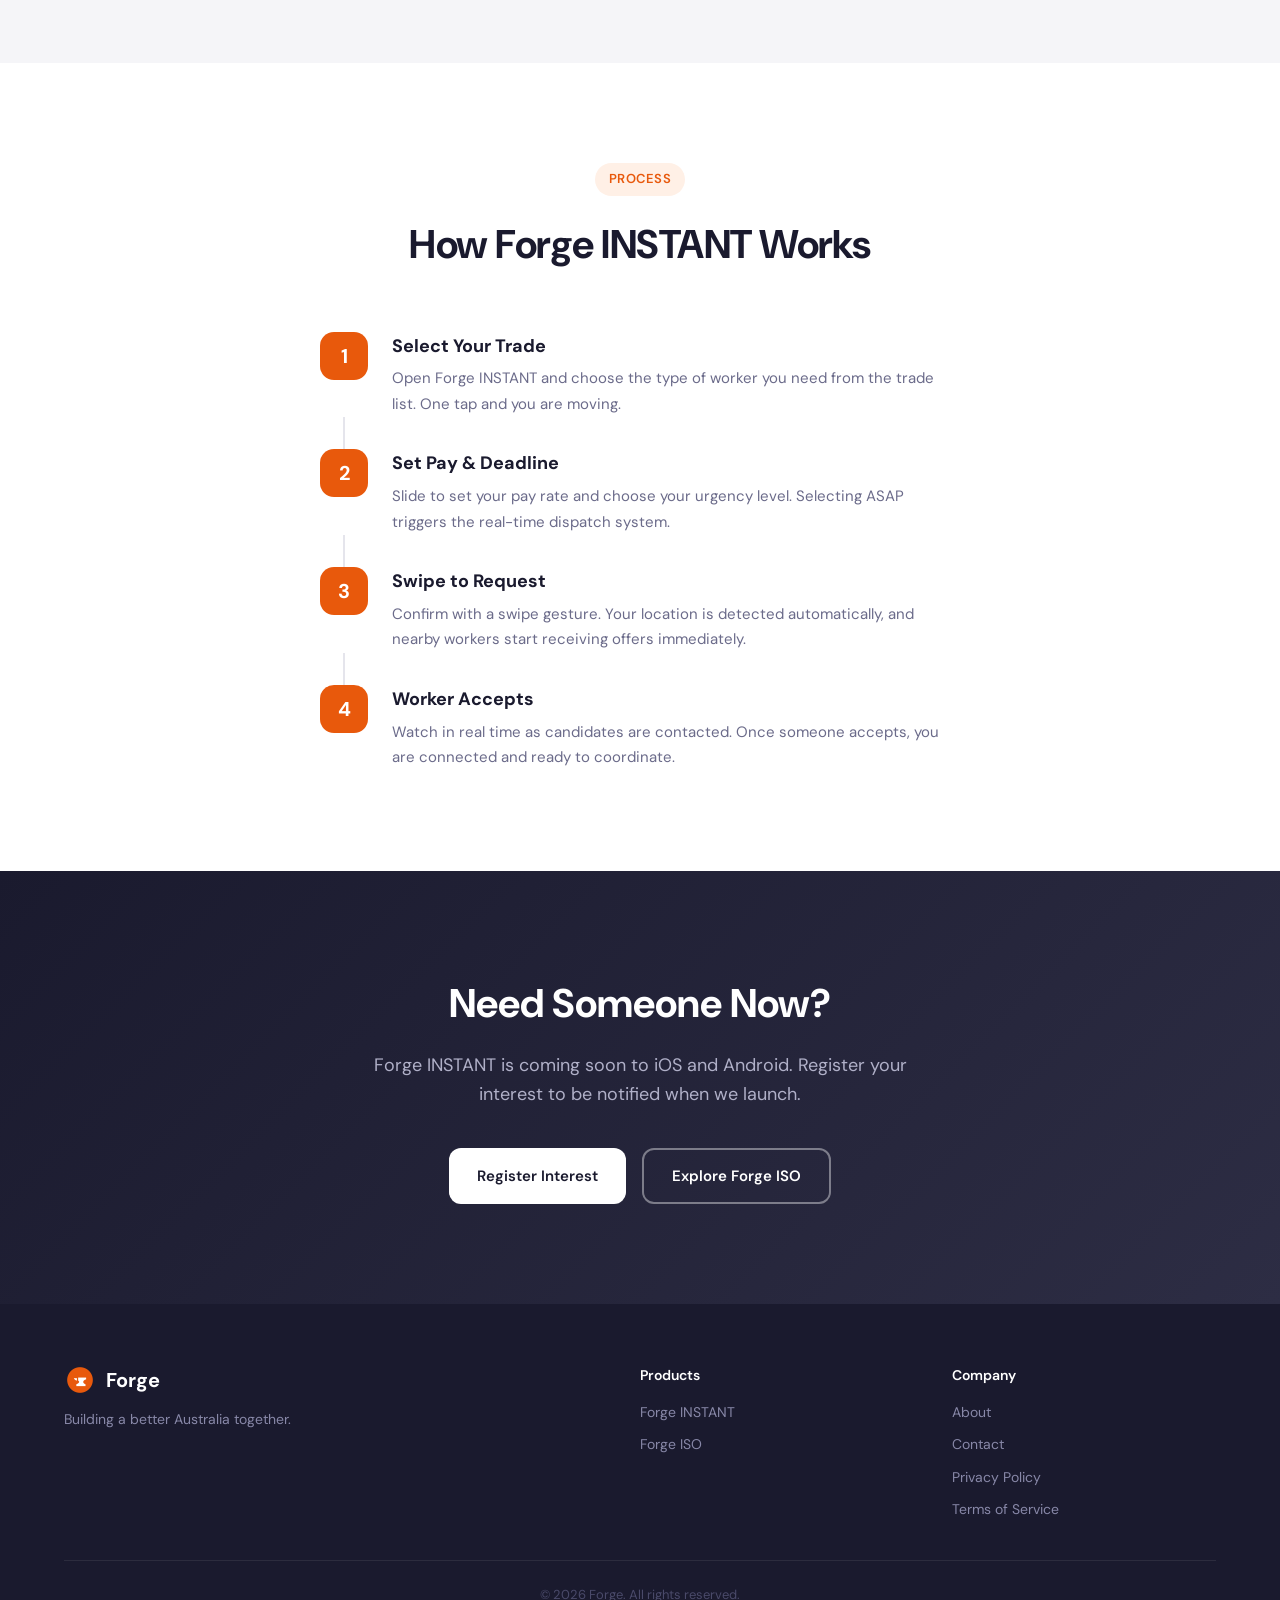
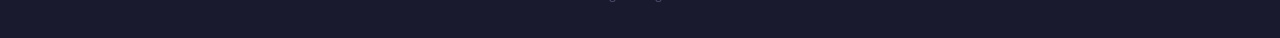
==== commit 60a4fb24: "Update CTAs to register interest - apps not yet on app stores Co-Authored-By: Claude Opus 4.6 (1M co" ====
--- a/forge-instant.html
+++ b/forge-instant.html
@@ -184,10 +184,10 @@
     <div class="container">
       <div class="cta-content">
         <h2 class="cta-title">Need Someone Now?</h2>
-        <p class="cta-subtitle">Download Forge INSTANT and fill urgent shifts in minutes, right from your phone.</p>
+        <p class="cta-subtitle">Forge INSTANT is coming soon to iOS and Android. Register your interest to be notified when we launch.</p>
         <div class="cta-buttons">
-          <a href="#" class="btn btn-white">Download on iOS</a>
-          <a href="#" class="btn btn-white-outline">Get on Android</a>
+          <a href="index.html#contact" class="btn btn-white">Register Interest</a>
+          <a href="forge-iso.html" class="btn btn-white-outline">Explore Forge ISO</a>
         </div>
       </div>
     </div>
